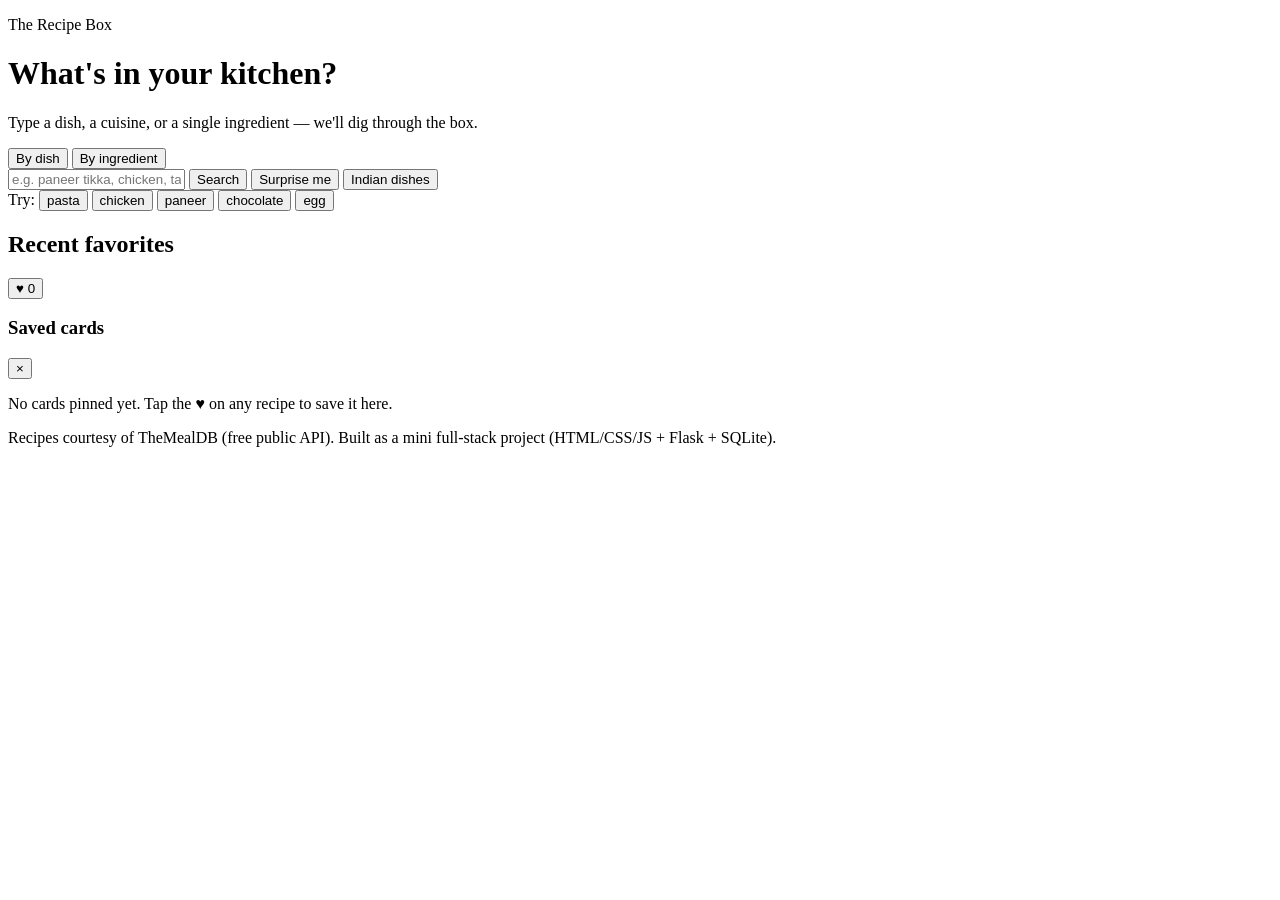
==== static/index.html @ 141be8c7 "static/index.html" ====
<!DOCTYPE html>
<html lang="en">
<head>
<meta charset="UTF-8" />
<meta name="viewport" content="width=device-width, initial-scale=1.0" />
<title>The Recipe Box — Find something to cook</title>
<link rel="preconnect" href="https://fonts.googleapis.com">
<link href="https://fonts.googleapis.com/css2?family=Fraunces:opsz,wght@9..144,400;9..144,600;9..144,700&family=Work+Sans:wght@400;500;600&family=IBM+Plex+Mono:wght@400;500&display=swap" rel="stylesheet">
<link rel="stylesheet" href="style.css" />
</head>
<body>
  <!-- Hero / search -->
  <header class="hero">
    <div id="account-bar" class="account-bar" hidden>
      <span id="account-name" class="account-name" hidden></span>
      <button id="account-btn" type="button" class="account-btn">Log in</button>
    </div>
    <div class="hero-inner">
      <p class="eyebrow">The Recipe Box</p>
      <h1>What's in your kitchen<span class="dot">?</span></h1>
      <p class="sub">Type a dish, a cuisine, or a single ingredient — we'll dig through the box.</p>
      <form id="search-form" class="search-bar" autocomplete="off">
        <div class="mode-toggle" role="tablist" aria-label="Search mode">
          <button type="button" class="mode-btn is-active" data-mode="name" role="tab" aria-selected="true">By dish</button>
          <button type="button" class="mode-btn" data-mode="ingredient" role="tab" aria-selected="false">By ingredient</button>
        </div>
        <div class="input-row">
          <input
            type="text"
            id="search-input"
            placeholder="e.g. paneer tikka, chicken, tacos…"
            aria-label="Search recipes"
          />
          <button type="submit" class="btn-primary">Search</button>
          <button type="button" id="surprise-btn" class="btn-ghost" title="Get a random recipe">Surprise me</button>
          <button type="button" id="indian-btn" class="btn-ghost" title="Browse Indian dishes">Indian dishes</button>
        </div>
      </form>
      <div class="quick-tags">
        <span>Try:</span>
        <button class="tag" data-query="pasta">pasta</button>
        <button class="tag" data-query="chicken">chicken</button>
        <button class="tag" data-query="paneer">paneer</button>
        <button class="tag" data-query="chocolate">chocolate</button>
        <button class="tag" data-query="egg">egg</button>
      </div>
    </div>
  </header>
 
  <!-- Results -->
  <main class="results-wrap">
    <div class="results-bar">
      <h2 id="results-title">Recent favorites</h2>
      <div class="filter-row" id="filter-row" hidden>
        <label for="category-filter">Category</label>
        <select id="category-filter">
          <option value="">All</option>
        </select>
        <label for="sort-select">Sort</label>
        <select id="sort-select">
          <option value="relevance">Relevance</option>
          <option value="az">A → Z</option>
          <option value="za">Z → A</option>
        </select>
      </div>
    </div>
    <div id="status" class="status" hidden></div>
    <section id="results-grid" class="card-grid" aria-live="polite"></section>
    <div id="empty-state" class="empty-state" hidden>
      <p class="empty-headline">The box came up empty.</p>
      <p class="empty-sub">Nothing matched that search — try a broader ingredient or check the spelling.</p>
    </div>
  </main>
 
  <!-- Favorites drawer -->
  <button id="fav-toggle" class="fav-toggle" aria-expanded="false">
    ♥ <span id="fav-count">0</span>
  </button>
  <aside id="fav-drawer" class="fav-drawer" aria-hidden="true">
    <div class="fav-drawer-head">
      <h3>Saved cards</h3>
      <button id="fav-close" class="icon-btn" aria-label="Close favorites">×</button>
    </div>
    <div id="fav-list" class="fav-list">
      <p class="fav-empty">No cards pinned yet. Tap the ♥ on any recipe to save it here.</p>
    </div>
  </aside>
  <div id="fav-overlay" class="overlay" hidden></div>
 
  <!-- Recipe detail modal -->
  <div id="modal-overlay" class="overlay" hidden></div>
  <div id="modal" class="modal" role="dialog" aria-modal="true" aria-hidden="true" hidden>
    <button id="modal-close" class="icon-btn modal-close" aria-label="Close recipe">×</button>
    <div id="modal-content" class="modal-content"></div>
  </div>
 
  <!-- Login / sign-up dialog -->
  <div id="auth-overlay" class="overlay" hidden></div>
  <div id="auth-dialog" class="modal auth-dialog" role="dialog" aria-modal="true" aria-labelledby="auth-title" hidden>
    <button id="auth-close" type="button" class="icon-btn modal-close" aria-label="Close">×</button>
    <form id="auth-form" class="auth-form">
      <h2 id="auth-title">Log in</h2>
      <p class="auth-sub">Save favorites to your account and open them from any device.</p>
      <label>Username
        <input id="auth-username" name="username" autocomplete="username" required minlength="3" maxlength="30" />
      </label>
      <label>Password
        <input id="auth-password" name="password" type="password" autocomplete="current-password" required minlength="6" maxlength="128" />
      </label>
      <p id="auth-error" class="auth-error" role="alert" hidden></p>
      <button id="auth-submit" type="submit" class="auth-submit">Log in</button>
      <p class="auth-switch"><span id="auth-switch-text">New here?</span>
        <button id="auth-switch" type="button" class="link-btn">Create an account</button></p>
    </form>
  </div>

  <footer class="site-footer">
    <p>Recipes courtesy of TheMealDB (free public API). Built as a mini full-stack project (HTML/CSS/JS + Flask + SQLite).</p>
  </footer>
 
  <script src="script.js"></script>
</body>
</html>
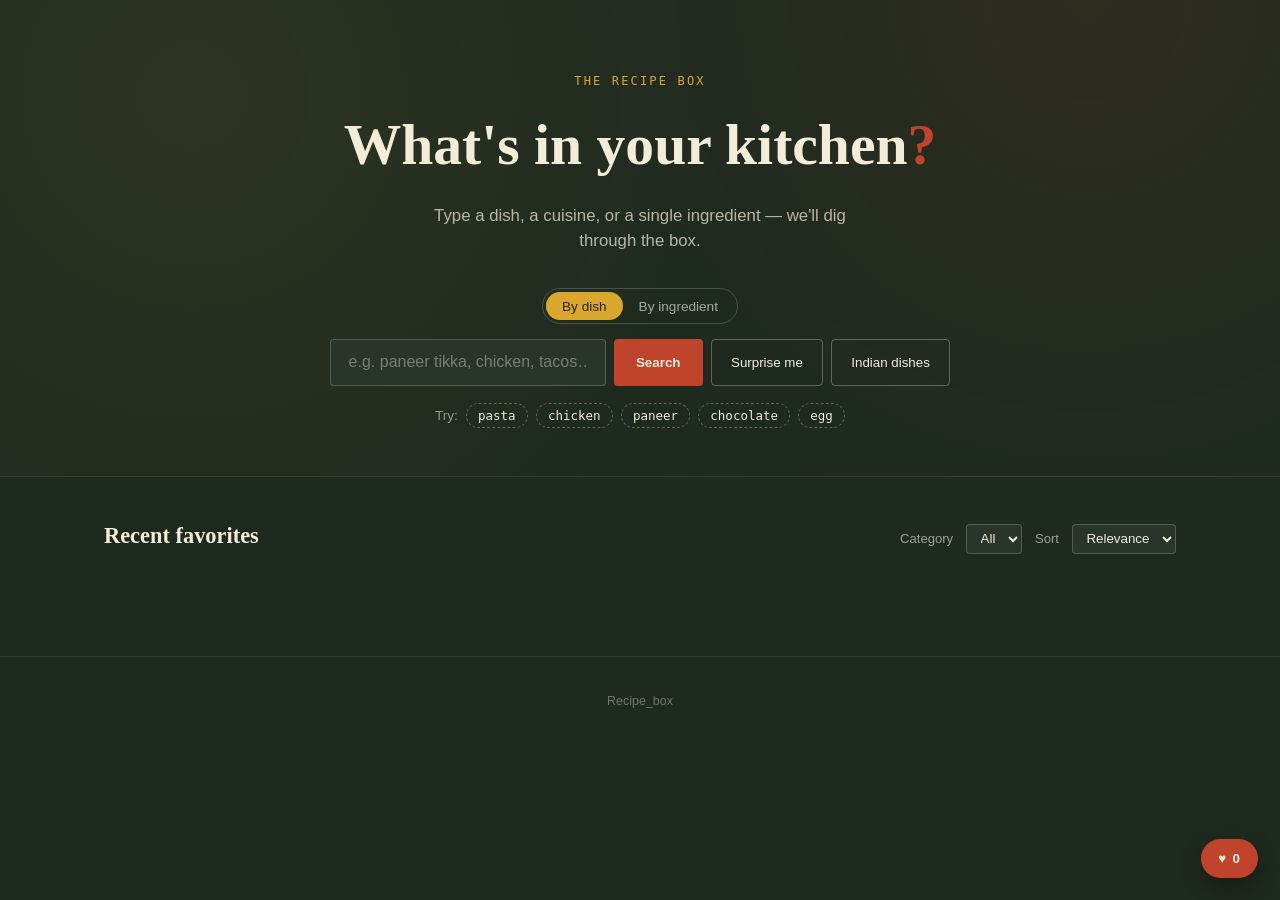
==== commit 4334761c: "Update index.html" ====
--- a/static/index.html
+++ b/static/index.html
@@ -115,7 +115,7 @@
   </div>
 
   <footer class="site-footer">
-    <p>Recipes courtesy of TheMealDB (free public API). Built as a mini full-stack project (HTML/CSS/JS + Flask + SQLite).</p>
+    <p>Recipe_box</p>
   </footer>
  
   <script src="script.js"></script>
--- a/static/style.css
+++ b/static/style.css
@@ -0,0 +1,638 @@
+/* ============================================================
+   TOKENS
+   ============================================================ */
+:root {
+  --ink: #1f2a1f;          /* deep pine-charcoal background */
+  --ink-soft: #283528;
+  --paper: #fbf6ea;        /* card paper */
+  --paper-line: #e7dcc2;
+  --mustard: #d9a62e;
+  --paprika: #c0432b;
+  --sage: #8aa377;
+  --cream-text: #f3ecd9;
+  --text-dark: #2a2318;
+  --text-muted: #6b6250;
+ 
+  --font-display: "Fraunces", serif;
+  --font-body: "Work Sans", sans-serif;
+  --font-mono: "IBM Plex Mono", monospace;
+ 
+  --radius: 4px;
+  --shadow-card: 0 10px 24px rgba(0, 0, 0, 0.28);
+}
+ 
+* { box-sizing: border-box; }
+html { scroll-behavior: smooth; }
+body {
+  margin: 0;
+  background: var(--ink);
+  color: var(--cream-text);
+  font-family: var(--font-body);
+  line-height: 1.5;
+}
+button, input, select {
+  font-family: inherit;
+}
+ 
+/* ============================================================
+   HERO
+   ============================================================ */
+.hero {
+  background:
+    radial-gradient(circle at 15% 20%, rgba(217, 166, 46, 0.08), transparent 45%),
+    radial-gradient(circle at 85% 0%, rgba(192, 67, 43, 0.10), transparent 40%),
+    var(--ink);
+  padding: 4.5rem 1.5rem 3rem;
+  border-bottom: 1px solid rgba(243, 236, 217, 0.08);
+}
+.hero-inner {
+  max-width: 760px;
+  margin: 0 auto;
+  text-align: center;
+}
+.eyebrow {
+  font-family: var(--font-mono);
+  letter-spacing: 0.18em;
+  text-transform: uppercase;
+  font-size: 0.75rem;
+  color: var(--mustard);
+  margin: 0 0 0.75rem;
+}
+.hero h1 {
+  font-family: var(--font-display);
+  font-optical-sizing: auto;
+  font-weight: 600;
+  font-size: clamp(2.4rem, 6vw, 3.6rem);
+  margin: 0 0 0.9rem;
+  color: var(--cream-text);
+}
+.hero h1 .dot { color: var(--paprika); }
+.hero .sub {
+  color: rgba(243, 236, 217, 0.72);
+  font-size: 1.05rem;
+  margin: 0 auto 2.2rem;
+  max-width: 46ch;
+}
+ 
+/* Search bar */
+.search-bar {
+  max-width: 620px;
+  margin: 0 auto;
+}
+.mode-toggle {
+  display: inline-flex;
+  border: 1px solid rgba(243, 236, 217, 0.2);
+  border-radius: 999px;
+  padding: 3px;
+  margin-bottom: 0.9rem;
+}
+.mode-btn {
+  border: none;
+  background: transparent;
+  color: rgba(243, 236, 217, 0.65);
+  padding: 0.4rem 1rem;
+  border-radius: 999px;
+  cursor: pointer;
+  font-size: 0.85rem;
+  font-weight: 500;
+  transition: background 0.2s ease, color 0.2s ease;
+}
+.mode-btn.is-active {
+  background: var(--mustard);
+  color: var(--text-dark);
+}
+.input-row {
+  display: flex;
+  gap: 0.5rem;
+  flex-wrap: wrap;
+}
+#search-input {
+  flex: 1 1 240px;
+  padding: 0.85rem 1.1rem;
+  border-radius: var(--radius);
+  border: 1px solid rgba(243, 236, 217, 0.22);
+  background: var(--ink-soft);
+  color: var(--cream-text);
+  font-size: 1rem;
+}
+#search-input::placeholder { color: rgba(243, 236, 217, 0.4); }
+#search-input:focus,
+.btn-primary:focus-visible,
+.btn-ghost:focus-visible,
+.tag:focus-visible,
+.mode-btn:focus-visible,
+.icon-btn:focus-visible,
+.fav-toggle:focus-visible {
+  outline: 2px solid var(--sage);
+  outline-offset: 2px;
+}
+.btn-primary {
+  background: var(--paprika);
+  color: var(--cream-text);
+  border: none;
+  padding: 0.85rem 1.4rem;
+  border-radius: var(--radius);
+  font-weight: 600;
+  cursor: pointer;
+  transition: transform 0.15s ease, background 0.2s ease;
+}
+.btn-primary:hover { background: #a83a26; transform: translateY(-1px); }
+.btn-ghost {
+  background: transparent;
+  border: 1px solid rgba(243, 236, 217, 0.3);
+  color: var(--cream-text);
+  padding: 0.85rem 1.2rem;
+  border-radius: var(--radius);
+  cursor: pointer;
+  transition: border-color 0.2s ease, background 0.2s ease;
+}
+.btn-ghost:hover { border-color: var(--mustard); background: rgba(217, 166, 46, 0.08); }
+.quick-tags {
+  margin-top: 1.1rem;
+  font-size: 0.85rem;
+  color: rgba(243, 236, 217, 0.55);
+  display: flex;
+  gap: 0.5rem;
+  justify-content: center;
+  flex-wrap: wrap;
+  align-items: center;
+}
+.tag {
+  background: transparent;
+  border: 1px dashed rgba(243, 236, 217, 0.3);
+  color: var(--cream-text);
+  padding: 0.25rem 0.7rem;
+  border-radius: 999px;
+  cursor: pointer;
+  font-family: var(--font-mono);
+  font-size: 0.78rem;
+}
+.tag:hover { border-color: var(--sage); color: var(--sage); }
+ 
+/* ============================================================
+   RESULTS
+   ============================================================ */
+.results-wrap {
+  max-width: 1120px;
+  margin: 0 auto;
+  padding: 2.6rem 1.5rem 5rem;
+}
+.results-bar {
+  display: flex;
+  align-items: baseline;
+  justify-content: space-between;
+  flex-wrap: wrap;
+  gap: 1rem;
+  margin-bottom: 1.4rem;
+}
+.results-bar h2 {
+  font-family: var(--font-display);
+  font-weight: 600;
+  font-size: 1.4rem;
+  margin: 0;
+  color: var(--cream-text);
+}
+.filter-row {
+  display: flex;
+  gap: 0.8rem;
+  align-items: center;
+  font-size: 0.82rem;
+  color: rgba(243, 236, 217, 0.6);
+  flex-wrap: wrap;
+}
+.filter-row select {
+  background: var(--ink-soft);
+  color: var(--cream-text);
+  border: 1px solid rgba(243, 236, 217, 0.22);
+  border-radius: var(--radius);
+  padding: 0.35rem 0.6rem;
+}
+.status {
+  font-family: var(--font-mono);
+  color: var(--mustard);
+  padding: 1rem 0;
+  font-size: 0.9rem;
+}
+.status.is-error { color: var(--paprika); }
+.empty-state {
+  text-align: center;
+  padding: 3rem 1rem;
+  border: 1px dashed rgba(243, 236, 217, 0.2);
+  border-radius: var(--radius);
+}
+.empty-headline {
+  font-family: var(--font-display);
+  font-size: 1.3rem;
+  margin: 0 0 0.4rem;
+}
+.empty-sub {
+  color: rgba(243, 236, 217, 0.6);
+  margin: 0;
+  font-size: 0.9rem;
+}
+ 
+/* ============================================================
+   CARD GRID â€” vintage recipe-card look
+   ============================================================ */
+.card-grid {
+  display: grid;
+  grid-template-columns: repeat(auto-fill, minmax(240px, 1fr));
+  gap: 1.5rem;
+}
+.recipe-card {
+  background: var(--paper);
+  color: var(--text-dark);
+  border-radius: var(--radius);
+  overflow: hidden;
+  box-shadow: var(--shadow-card);
+  position: relative;
+  cursor: pointer;
+  border-top: 6px solid var(--paprika);
+  transition: transform 0.18s ease, box-shadow 0.18s ease;
+  display: flex;
+  flex-direction: column;
+}
+.recipe-card:hover {
+  transform: translateY(-4px) rotate(-0.4deg);
+  box-shadow: 0 16px 30px rgba(0, 0, 0, 0.35);
+}
+.recipe-card .thumb {
+  width: 100%;
+  aspect-ratio: 4 / 3;
+  object-fit: cover;
+  display: block;
+  border-bottom: 1px solid var(--paper-line);
+}
+.recipe-card .card-body {
+  padding: 0.9rem 1rem 1.1rem;
+  flex: 1;
+  display: flex;
+  flex-direction: column;
+  gap: 0.35rem;
+}
+.recipe-card .card-tags {
+  font-family: var(--font-mono);
+  font-size: 0.7rem;
+  text-transform: uppercase;
+  letter-spacing: 0.06em;
+  color: var(--text-muted);
+}
+.recipe-card h3 {
+  font-family: var(--font-display);
+  font-weight: 600;
+  font-size: 1.12rem;
+  margin: 0;
+  line-height: 1.25;
+}
+.card-fav {
+  position: absolute;
+  top: 0.6rem;
+  right: 0.6rem;
+  width: 34px;
+  height: 34px;
+  border-radius: 50%;
+  border: none;
+  background: rgba(251, 246, 234, 0.9);
+  color: var(--paprika);
+  font-size: 1rem;
+  cursor: pointer;
+  display: flex;
+  align-items: center;
+  justify-content: center;
+  box-shadow: 0 2px 6px rgba(0, 0, 0, 0.25);
+}
+.card-fav.is-fav { background: var(--paprika); color: var(--cream-text); }
+/* dog-eared corner when favorited */
+.recipe-card.is-fav::after {
+  content: "";
+  position: absolute;
+  bottom: 0;
+  right: 0;
+  width: 0;
+  height: 0;
+  border-style: solid;
+  border-width: 0 0 26px 26px;
+  border-color: transparent transparent var(--mustard) transparent;
+}
+ 
+/* Skeleton loading card */
+.skeleton {
+  background: var(--paper);
+  border-radius: var(--radius);
+  overflow: hidden;
+  border-top: 6px solid var(--paper-line);
+  box-shadow: var(--shadow-card);
+}
+.skeleton .thumb {
+  aspect-ratio: 4/3;
+  background: linear-gradient(100deg, #eee5cf 30%, #f6efdd 50%, #eee5cf 70%);
+  background-size: 200% 100%;
+  animation: shimmer 1.3s infinite;
+}
+.skeleton .line {
+  height: 12px;
+  margin: 0.9rem 1rem 0.6rem;
+  border-radius: 3px;
+  background: linear-gradient(100deg, #eee5cf 30%, #f6efdd 50%, #eee5cf 70%);
+  background-size: 200% 100%;
+  animation: shimmer 1.3s infinite;
+}
+.skeleton .line.short { width: 55%; }
+@keyframes shimmer {
+  0% { background-position: 200% 0; }
+  100% { background-position: -200% 0; }
+}
+ 
+/* ============================================================
+   MODAL â€” recipe detail
+   ============================================================ */
+.overlay {
+  position: fixed;
+  inset: 0;
+  background: rgba(15, 18, 12, 0.72);
+  backdrop-filter: blur(2px);
+  z-index: 40;
+}
+.modal {
+  position: fixed;
+  top: 4vh;
+  left: 50%;
+  transform: translateX(-50%);
+  width: min(720px, 92vw);
+  max-height: 92vh;
+  overflow-y: auto;
+  background: var(--paper);
+  color: var(--text-dark);
+  border-radius: 8px;
+  z-index: 50;
+  box-shadow: 0 30px 60px rgba(0, 0, 0, 0.5);
+  border-top: 8px solid var(--paprika);
+}
+.modal-close {
+  position: sticky;
+  float: right;
+  top: 0.6rem;
+  right: 0.6rem;
+  margin: 0.6rem 0.6rem 0 0;
+}
+.icon-btn {
+  width: 34px;
+  height: 34px;
+  border-radius: 50%;
+  border: none;
+  background: rgba(0,0,0,0.06);
+  color: var(--text-dark);
+  font-size: 1.2rem;
+  line-height: 1;
+  cursor: pointer;
+}
+.modal-content { padding: 0 2rem 2.2rem; }
+.modal-content .modal-img {
+  width: calc(100% + 4rem);
+  margin-left: -2rem;
+  margin-top: -2.2rem;
+  aspect-ratio: 16/7;
+  object-fit: cover;
+}
+.modal-content h2 {
+  font-family: var(--font-display);
+  font-size: 1.9rem;
+  margin: 1.2rem 0 0.3rem;
+}
+.modal-meta {
+  font-family: var(--font-mono);
+  font-size: 0.78rem;
+  text-transform: uppercase;
+  letter-spacing: 0.06em;
+  color: var(--text-muted);
+  margin-bottom: 1.4rem;
+}
+.modal-columns {
+  display: grid;
+  grid-template-columns: 1fr 1.5fr;
+  gap: 2rem;
+}
+@media (max-width: 620px) {
+  .modal-columns { grid-template-columns: 1fr; }
+}
+.modal-columns h4 {
+  font-family: var(--font-mono);
+  font-size: 0.78rem;
+  text-transform: uppercase;
+  letter-spacing: 0.08em;
+  color: var(--paprika);
+  margin: 0 0 0.7rem;
+  border-bottom: 1px dashed var(--paper-line);
+  padding-bottom: 0.4rem;
+}
+.ingredient-list {
+  list-style: none;
+  margin: 0;
+  padding: 0;
+  font-family: var(--font-mono);
+  font-size: 0.88rem;
+  display: flex;
+  flex-direction: column;
+  gap: 0.55rem;
+}
+.ingredient-list li {
+  display: flex;
+  justify-content: space-between;
+  gap: 0.6rem;
+  border-bottom: 1px dotted var(--paper-line);
+  padding-bottom: 0.4rem;
+}
+.ingredient-list .amt { color: var(--text-muted); white-space: nowrap; }
+.instructions {
+  font-size: 0.98rem;
+  color: var(--text-dark);
+  white-space: pre-line;
+}
+.modal-link {
+  display: inline-block;
+  margin-top: 1.4rem;
+  color: var(--paprika);
+  font-weight: 600;
+  text-decoration: none;
+  border-bottom: 1px solid var(--paprika);
+}
+ 
+/* ============================================================
+   FAVORITES DRAWER
+   ============================================================ */
+.fav-toggle {
+  position: fixed;
+  bottom: 1.4rem;
+  right: 1.4rem;
+  z-index: 30;
+  background: var(--paprika);
+  color: var(--cream-text);
+  border: none;
+  border-radius: 999px;
+  padding: 0.75rem 1.1rem;
+  font-weight: 600;
+  cursor: pointer;
+  box-shadow: 0 8px 20px rgba(0, 0, 0, 0.35);
+  display: flex;
+  align-items: center;
+  gap: 0.4rem;
+}
+.fav-drawer {
+  position: fixed;
+  top: 0;
+  right: -360px;
+  width: 340px;
+  max-width: 88vw;
+  height: 100vh;
+  background: var(--ink-soft);
+  border-left: 1px solid rgba(243, 236, 217, 0.1);
+  z-index: 50;
+  transition: right 0.28s ease;
+  padding: 1.4rem;
+  overflow-y: auto;
+}
+.fav-drawer.is-open { right: 0; }
+.fav-drawer-head {
+  display: flex;
+  justify-content: space-between;
+  align-items: center;
+  margin-bottom: 1rem;
+}
+.fav-drawer-head h3 {
+  font-family: var(--font-display);
+  margin: 0;
+  color: var(--cream-text);
+}
+.fav-list { display: flex; flex-direction: column; gap: 0.7rem; }
+.fav-empty {
+  color: rgba(243, 236, 217, 0.55);
+  font-size: 0.88rem;
+}
+.fav-item {
+  display: flex;
+  gap: 0.7rem;
+  background: var(--paper);
+  border-radius: var(--radius);
+  padding: 0.5rem;
+  align-items: center;
+  cursor: pointer;
+  border-left: 4px solid var(--mustard);
+}
+.fav-item img {
+  width: 52px;
+  height: 52px;
+  object-fit: cover;
+  border-radius: 3px;
+}
+.fav-item span {
+  flex: 1;
+  font-size: 0.85rem;
+  color: var(--text-dark);
+  font-weight: 500;
+}
+.fav-item button {
+  border: none;
+  background: transparent;
+  color: var(--paprika);
+  font-size: 1.1rem;
+  cursor: pointer;
+}
+ 
+/* ============================================================
+   FOOTER
+   ============================================================ */
+.site-footer {
+  text-align: center;
+  padding: 1.4rem;
+  font-size: 0.78rem;
+  color: rgba(243, 236, 217, 0.4);
+  border-top: 1px solid rgba(243, 236, 217, 0.08);
+}
+ 
+@media (prefers-reduced-motion: reduce) {
+  * { animation-duration: 0.01ms !important; transition-duration: 0.01ms !important; }
+}
+
+/* ============================================================
+   ACCOUNT / AUTH
+   ============================================================ */
+.account-bar {
+  position: fixed;
+  top: 1rem;
+  right: 1rem;
+  z-index: 30;
+  display: flex;
+  align-items: center;
+  gap: 0.7rem;
+}
+.account-bar[hidden] { display: none; }
+.account-name {
+  font-family: var(--font-mono);
+  font-size: 0.8rem;
+  color: var(--cream-text);
+}
+.account-btn {
+  background: transparent;
+  color: var(--cream-text);
+  border: 1px solid rgba(243, 236, 217, 0.45);
+  border-radius: 999px;
+  padding: 0.4rem 1rem;
+  font-weight: 600;
+  cursor: pointer;
+}
+.account-btn:hover { background: rgba(243, 236, 217, 0.1); }
+.account-btn:focus-visible,
+.auth-submit:focus-visible,
+.link-btn:focus-visible,
+.auth-form input:focus-visible {
+  outline: 2px solid var(--mustard);
+  outline-offset: 2px;
+}
+
+.auth-dialog { width: min(420px, 92vw); z-index: 60; }
+.auth-form { padding: 0 2rem 2rem; }
+.auth-form h2 {
+  font-family: var(--font-display);
+  margin: 0.4rem 0 0.3rem;
+}
+.auth-sub { margin: 0 0 1.1rem; color: var(--text-muted); font-size: 0.92rem; }
+.auth-form label {
+  display: block;
+  font-size: 0.85rem;
+  font-weight: 600;
+  margin-bottom: 0.9rem;
+}
+.auth-form input {
+  display: block;
+  width: 100%;
+  margin-top: 0.3rem;
+  padding: 0.6rem 0.7rem;
+  border: 1px solid var(--paper-line);
+  border-radius: var(--radius);
+  background: #fff;
+  color: var(--text-dark);
+  font-size: 1rem;
+}
+.auth-error { color: var(--paprika); font-size: 0.9rem; margin: 0 0 0.8rem; }
+.auth-submit {
+  width: 100%;
+  padding: 0.7rem;
+  border: none;
+  border-radius: var(--radius);
+  background: var(--paprika);
+  color: var(--cream-text);
+  font-weight: 600;
+  font-size: 1rem;
+  cursor: pointer;
+}
+.auth-submit:disabled { opacity: 0.6; cursor: wait; }
+.auth-switch { text-align: center; font-size: 0.9rem; margin: 1rem 0 0; color: var(--text-muted); }
+.link-btn {
+  background: none;
+  border: none;
+  padding: 0;
+  color: var(--paprika);
+  font-weight: 600;
+  text-decoration: underline;
+  cursor: pointer;
+}
